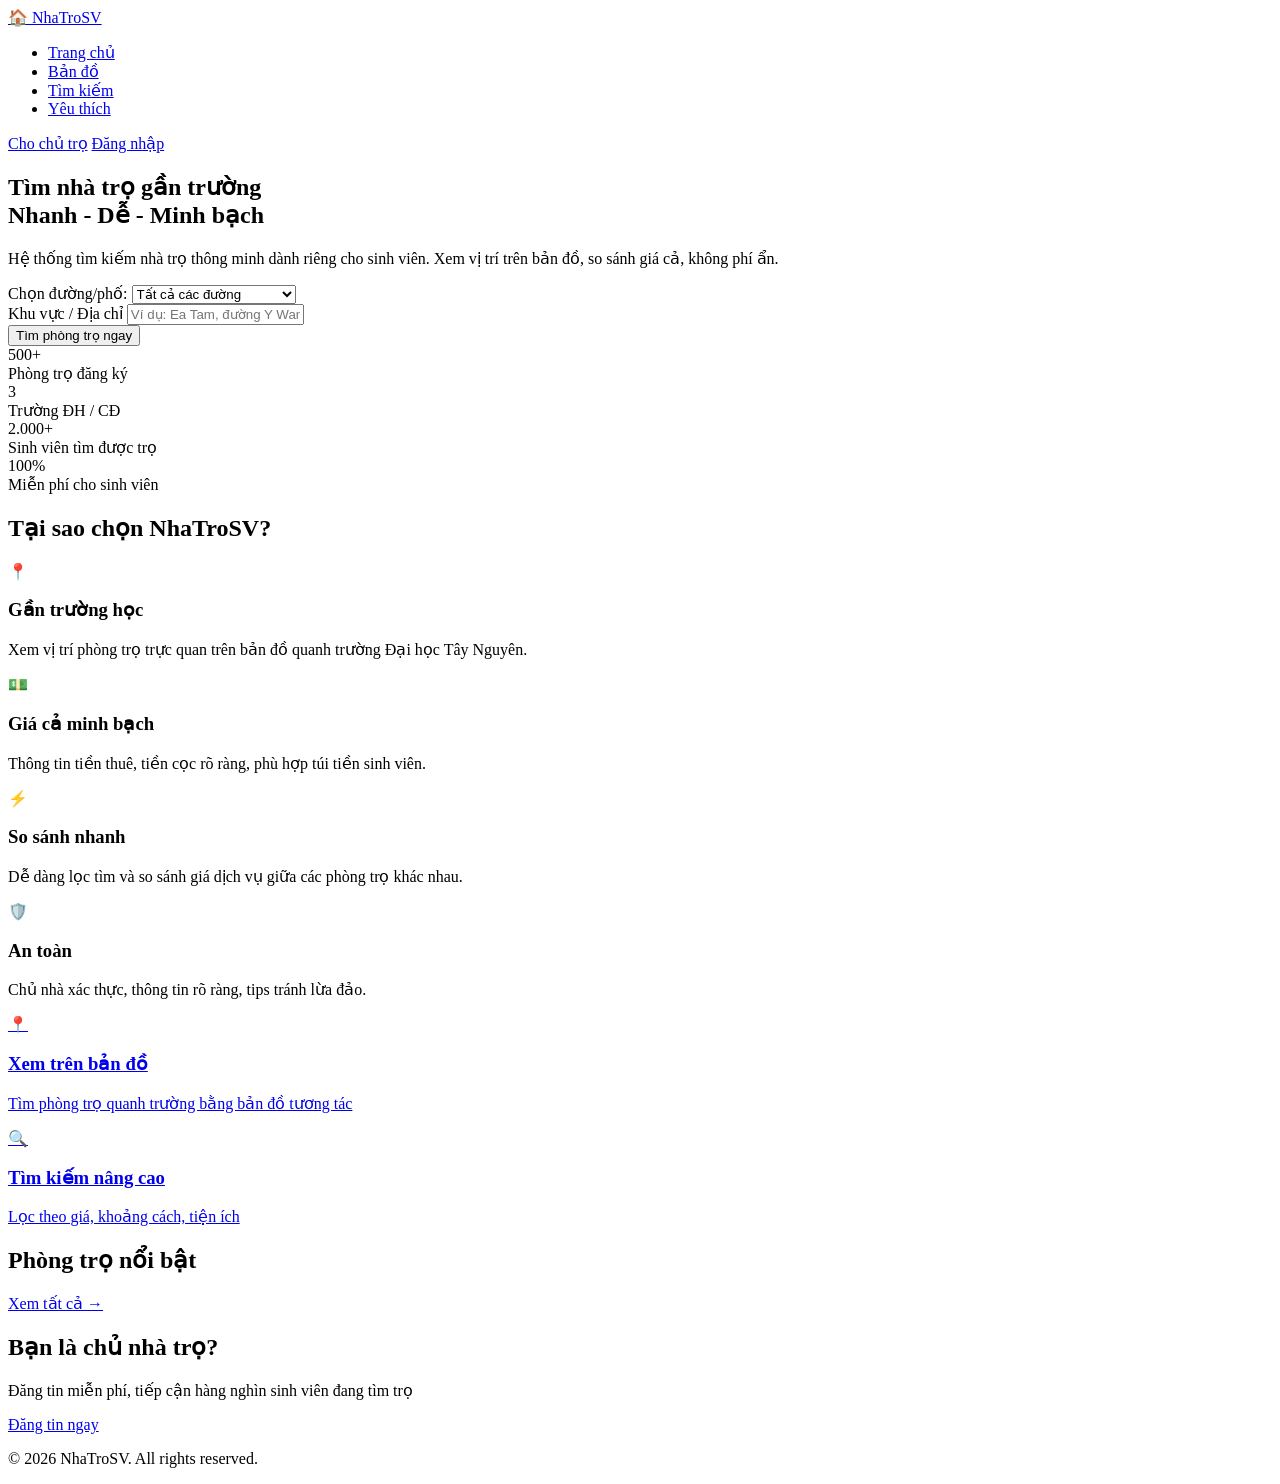
==== index.html @ fc8a7037 "update code" ====
<!DOCTYPE html>
<html lang="vi">
<head>
    <meta charset="UTF-8">
    <meta name="viewport" content="width=device-width, initial-scale=1.0">
    <title>NhaTroSV - Đại học Tây Nguyên</title>
    
    <!-- Fonts -->
    <link href="https://fonts.googleapis.com/css2?family=Be+Vietnam+Pro:wght@400;500;600;700&display=swap" rel="stylesheet">
        
    <!-- CSS liên kết theo đúng thư mục của bạn -->
    <link rel="stylesheet" href="css/main.css">
 
    
    <!-- jQuery cơ bản -->
    <script src="js/jquery-4.0.0.min.js"></script>
    
    <!-- JS -->
    <script src="js/main.js"></script>
    <script src="js/data.js"></script>
</head>
<body>
    <!-- ==================== HEADER ==================== -->
    <header class="dau-trang">
        <div class="khung-chua">
            <nav class="thanh-dieu-huong">
                <!-- Logo -->
                <a href="index.html" class="logo">
                    <span>🏠 NhaTroSV</span>
                </a>
                
                <!-- Menu -->
                <ul class="menu">
                    <li><a href="index.html" class="menu__link active">Trang chủ</a></li>
                    <li><a href="ban-do.html" class="menu__link">Bản đồ</a></li>
                    <li><a href="tim-kiem.html" class="menu__link">Tìm kiếm</a></li>
                    <li><a href="yeu-thich.html" class="menu__link">Yêu thích</a></li>
                </ul>
                
                <!-- Actions -->
                <div class="hanh-dong">
                    <a href="dang-tin.html" class="btn btn--landlord">Cho chủ trọ</a>
                    <a href="dang-nhap.html" class="btn btn--login">Đăng nhập</a>
                </div>
            </nav>
        </div>
    </header>

    <!-- ==================== HERO SECTION ==================== -->
    <section class="vung-dau">
        <div class="khung-chua">
            <div class="noi-dung-chinh">
                <h1 class="tieu-de-chinh">
                    Tìm nhà trọ gần trường <br>
                    <span class="chu-chuyen-sac">Nhanh - Dễ - Minh bạch</span>
                </h1>
                <p class="mo-ta-chinh">Hệ thống tìm kiếm nhà trọ thông minh dành riêng cho sinh viên. Xem vị trí trên bản đồ, so sánh giá cả, không phí ẩn.</p>
                
                <!-- Ô tìm kiếm nhanh -->
                <div class="tim-kiem-nhanh">
                    <div class="truong-input">
                        <label class="nhan-input">Chọn đường/phố:</label>
                        <select id="chon-duong" class="input-select">
                            <option value="all">Tất cả các đường</option>
                            <option value="Y Wang">Đường Y Wang</option>
                            <option value="Lê Duẩn">Đường Lê Duẩn</option>
                            <option value="Giải Phóng">Đường Giải Phóng</option>
                            <option value="Mai Thị Lựu">Đường Mai Thị Lựu</option>
                            <option value="Nguyễn An Ninh">Đường Nguyễn An Ninh</option>
                        </select>
                    </div>
                    
                    
                    <div class="truong-input truong-input--rong">
                        <label class="nhan-input">Khu vực / Địa chỉ</label>
                        <input type="text" id="nhap-hem" class="input-text" placeholder="Ví dụ: Ea Tam, đường Y Wang, Lê Duẩn...">
                    </div>
                    
                    <button id="btn-tim" class="btn btn--chinh btn--tim">Tìm phòng trọ ngay</button>
                </div>
            </div>
        </div>
    </section>

    <!-- ==================== THỐNG KÊ ==================== -->
    <section class="thong-ke">
        <div class="khung-chua">
            <div class="luoi-thong-ke">
                <div class="muc-thong-ke">
                    <div class="so-lieu">500+</div>
                    <div class="chu-thich">Phòng trọ đăng ký</div>
                </div>
                <div class="muc-thong-ke">
                    <div class="so-lieu">3</div>
                    <div class="chu-thich">Trường ĐH / CĐ</div>
                </div>
                <div class="muc-thong-ke">
                    <div class="so-lieu">2.000+</div>
                    <div class="chu-thich">Sinh viên tìm được trọ</div>
                </div>
                <div class="muc-thong-ke">
                    <div class="so-lieu">100%</div>
                    <div class="chu-thich">Miễn phí cho sinh viên</div>
                </div>
            </div>
        </div>
    </section>

    <!-- ==================== TÍNH NĂNG ==================== -->
    <section class="tinh-nang">
        <div class="khung-chua">
            <h2 class="tieu-de-phan">Tại sao chọn NhaTroSV?</h2>
            
            <div class="luoi-tinh-nang">
                <div class="the-tinh-nang">
                    <div class="icon-tinh-nang icon-tinh-nang--xanh">📍</div>
                    <h3 class="tieude-tinh-nang">Gần trường học</h3>
                    <p class="mota-tinh-nang">Xem vị trí phòng trọ trực quan trên bản đồ quanh trường Đại học Tây Nguyên.</p>
                </div>
                
                <div class="the-tinh-nang">
                    <div class="icon-tinh-nang icon-tinh-nang--vang">💵</div>
                    <h3 class="tieude-tinh-nang">Giá cả minh bạch</h3>
                    <p class="mota-tinh-nang">Thông tin tiền thuê, tiền cọc rõ ràng, phù hợp túi tiền sinh viên.</p>
                </div>
                
                <div class="the-tinh-nang">
                    <div class="icon-tinh-nang icon-tinh-nang--tim">⚡</div>
                    <h3 class="tieude-tinh-nang">So sánh nhanh</h3>
                    <p class="mota-tinh-nang">Dễ dàng lọc tìm và so sánh giá dịch vụ giữa các phòng trọ khác nhau.</p>
                </div>
                
                <div class="the-tinh-nang">
                    <div class="icon-tinh-nang icon-tinh-nang--cam">🛡️</div>
                    <h3 class="tieude-tinh-nang">An toàn</h3>
                    <p class="mota-tinh-nang">Chủ nhà xác thực, thông tin rõ ràng, tips tránh lừa đảo.</p>
                </div>
            </div>
        </div>
    </section>

    <!-- ==================== HÀNH ĐỘNG NHANH ==================== -->
    <section class="hanh-dong-nhanh">
        <div class="khung-chua">
            <div class="luoi-hanh-dong">
                <a href="ban-do.html" class="the-hanh-dong">
                    <div class="icon-hanh-dong icon-hanh-dong--xanh">📍</div>
                    <div class="noidung-hanh-dong">
                        <h3>Xem trên bản đồ</h3>
                        <p>Tìm phòng trọ quanh trường bằng bản đồ tương tác</p>
                    </div>
                </a>
                
                <a href="tim-kiem.html" class="the-hanh-dong">
                    <div class="icon-hanh-dong icon-hanh-dong--luc">🔍</div>
                    <div class="noidung-hanh-dong">
                        <h3>Tìm kiếm nâng cao</h3>
                        <p>Lọc theo giá, khoảng cách, tiện ích</p>
                    </div>
                </a>
            </div>
        </div>
    </section>

    <!-- ==================== TRỌ MỚI XUẤT HIỆN ==================== -->
    <section class="tro-moi">
        <div class="khung-chua">
            <div class="tieu-de-vung">
                <div class="ben-trai">
                    <h2 class="tieu-de-phan">Phòng trọ nổi bật</h2>
                </div>
                <a href="tim-kiem.html" class="xem-tat-ca">Xem tất cả →</a>
            </div>
            
            <!-- Thùng chứa danh sách phòng - sẽ được render bằng JS -->
            <div id="danh-sach-tro" class="luoi-phong"></div>
        </div>
    </section>

    <!-- ==================== CTA ==================== -->
    <section class="goi-y">
        <div class="khung-chua">
            <div class="noi-dung-goi-y">
                <h2 class="tieu-de-goi-y">Bạn là chủ nhà trọ?</h2>
                <p class="mo-ta-goi-y">Đăng tin miễn phí, tiếp cận hàng nghìn sinh viên đang tìm trọ</p>
                <a href="dang-tin.html" class="btn btn--goi-y">Đăng tin ngay</a>
            </div>
        </div>
    </section>

    <!-- ==================== FOOTER ==================== -->
    <footer class="chan-trang">
        <div class="khung-chua">
            <p>&copy; 2026 NhaTroSV. All rights reserved.</p>
        </div>
    </footer>
</body>
</html>
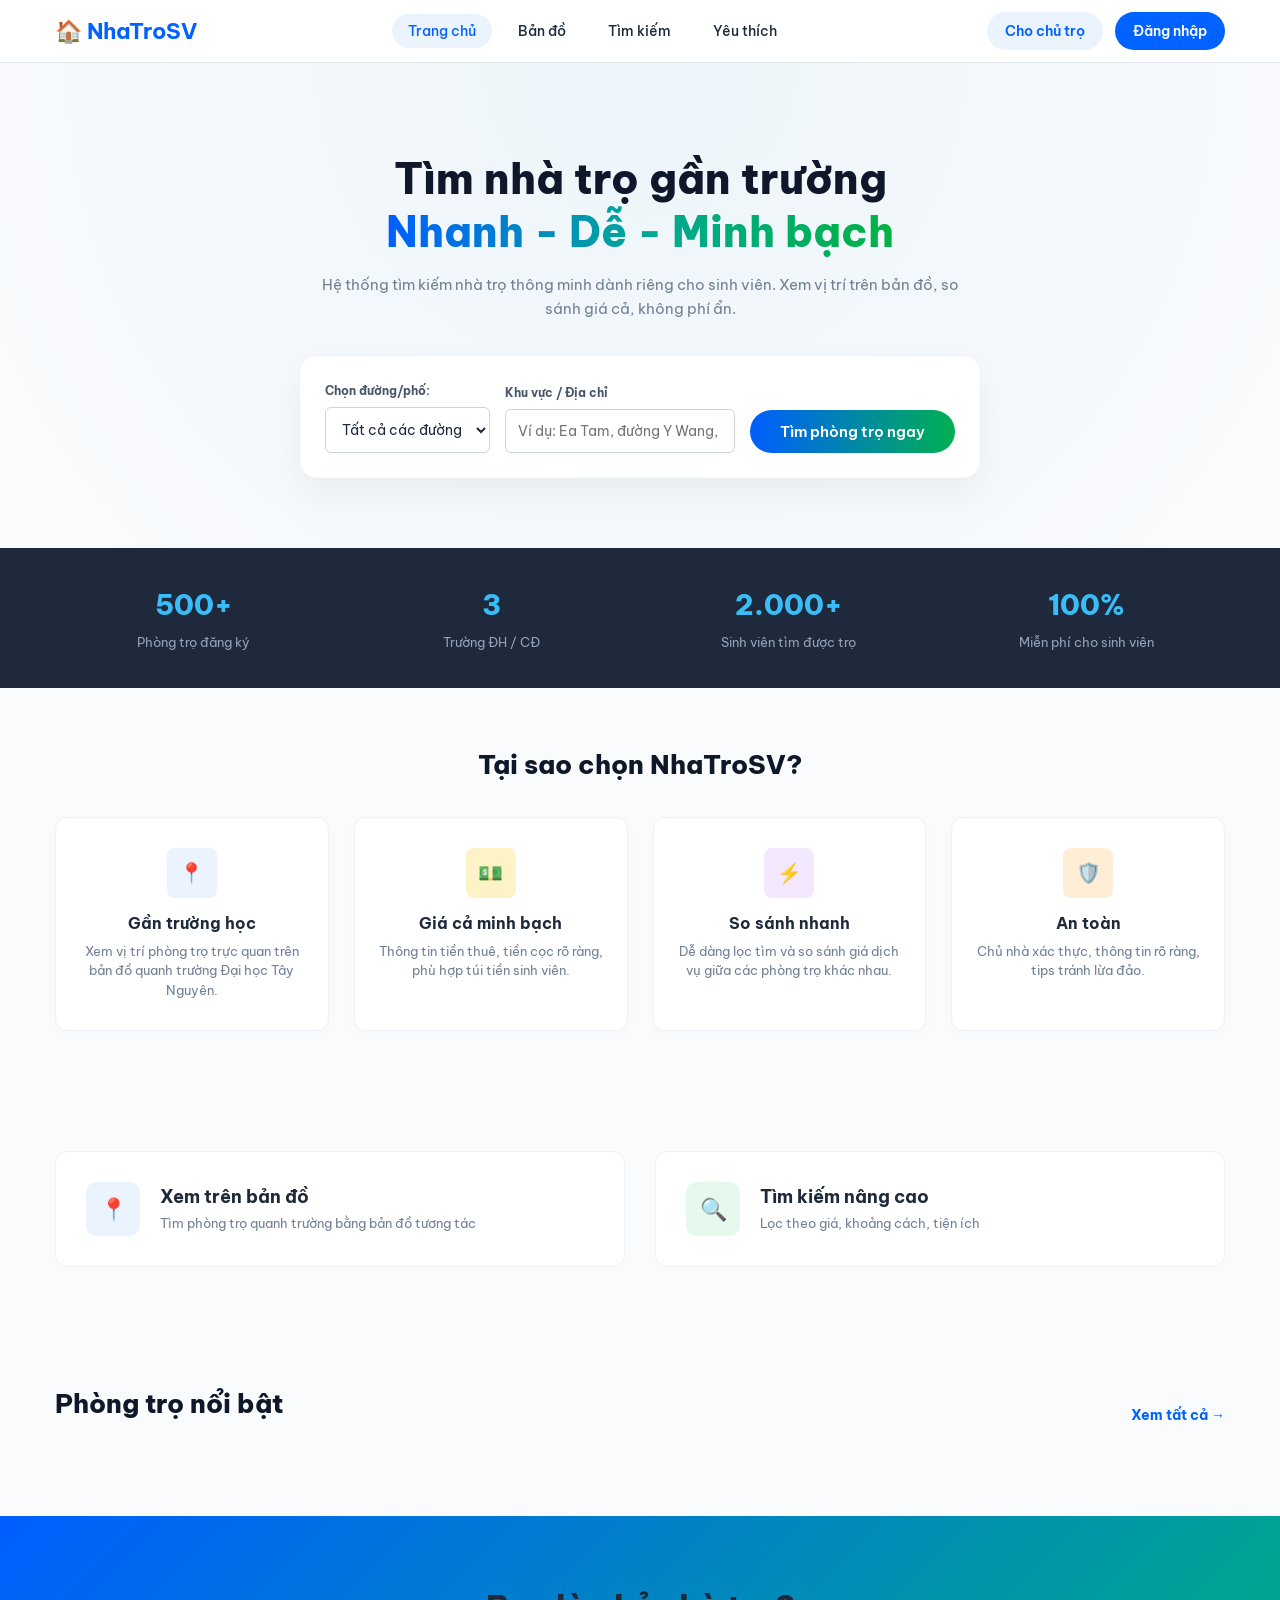
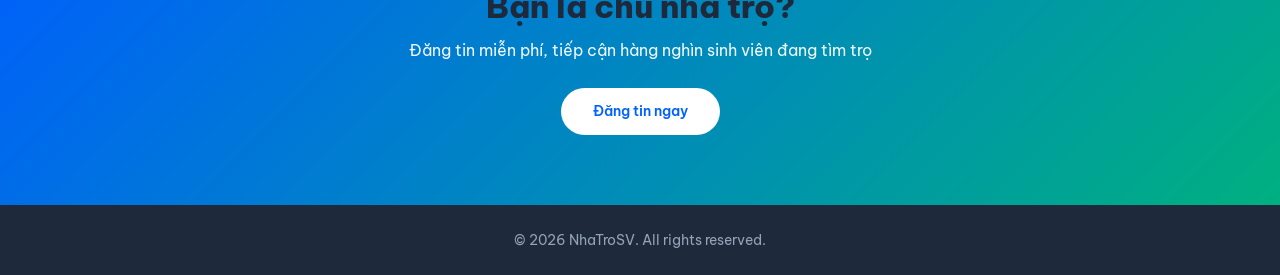
==== commit 397470a1: "update va fix loi giao dien moi nhat" ====
--- a/index.html
+++ b/index.html
@@ -13,7 +13,7 @@
  
     
     <!-- jQuery cơ bản -->
-    <script src="js/jquery-4.0.0.min.js"></script>
+    <script src="https://code.jquery.com/jquery-3.6.0.min.js"></script>
     
     <!-- JS -->
     <script src="js/main.js"></script>
--- a/css/main.css
+++ b/css/main.css
@@ -0,0 +1,4 @@
+@import url('base.css');
+@import url('layout.css');
+@import url('components.css');
+@import url('pages.css'); 
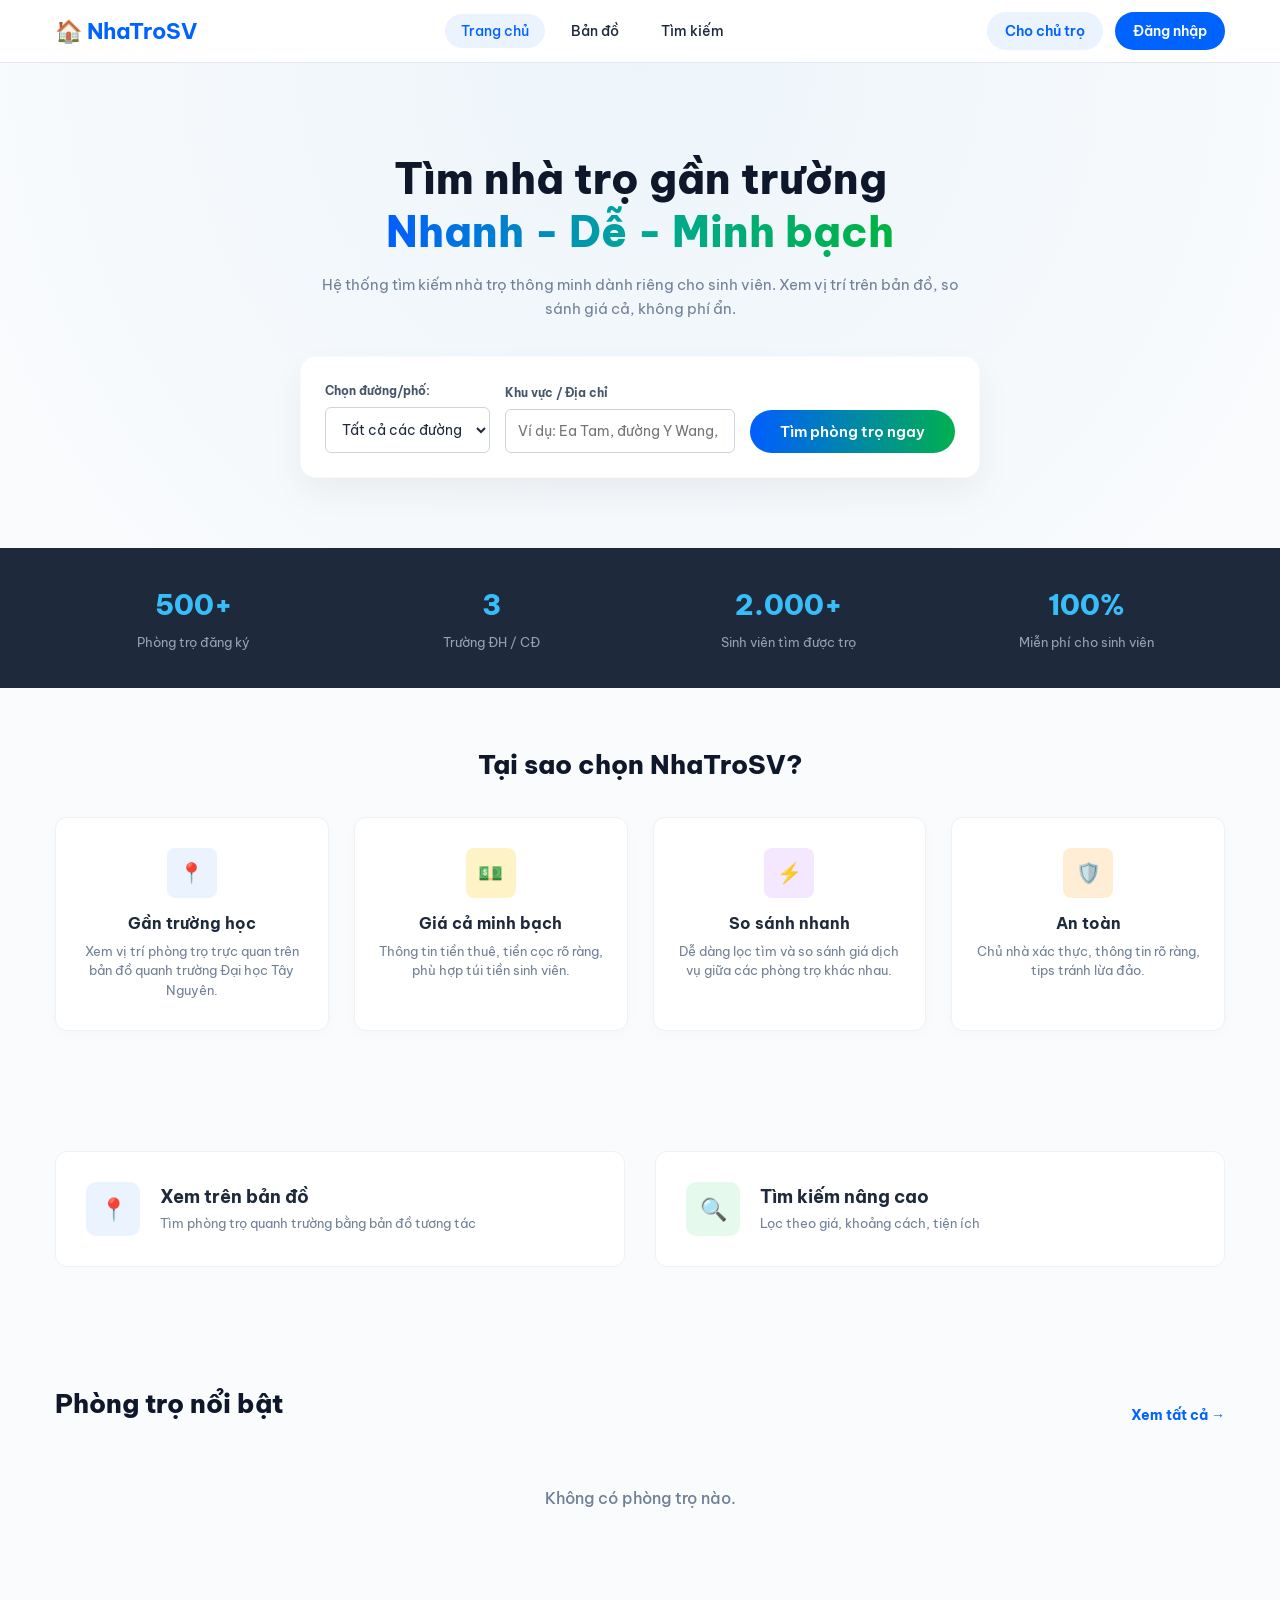
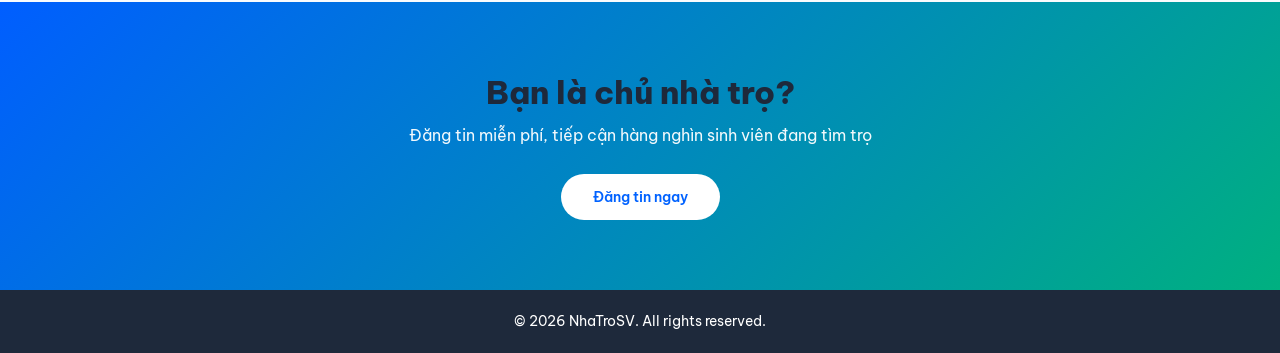
==== commit c81aee64: "fix trang user" ====
--- a/index.html
+++ b/index.html
@@ -34,11 +34,10 @@
                     <li><a href="index.html" class="menu__link active">Trang chủ</a></li>
                     <li><a href="ban-do.html" class="menu__link">Bản đồ</a></li>
                     <li><a href="tim-kiem.html" class="menu__link">Tìm kiếm</a></li>
-                    <li><a href="yeu-thich.html" class="menu__link">Yêu thích</a></li>
                 </ul>
                 
                 <!-- Actions -->
-                <div class="hanh-dong">
+                <div class="hanh-dong" id="vung-hanh-dong">
                     <a href="dang-tin.html" class="btn btn--landlord">Cho chủ trọ</a>
                     <a href="dang-nhap.html" class="btn btn--login">Đăng nhập</a>
                 </div>
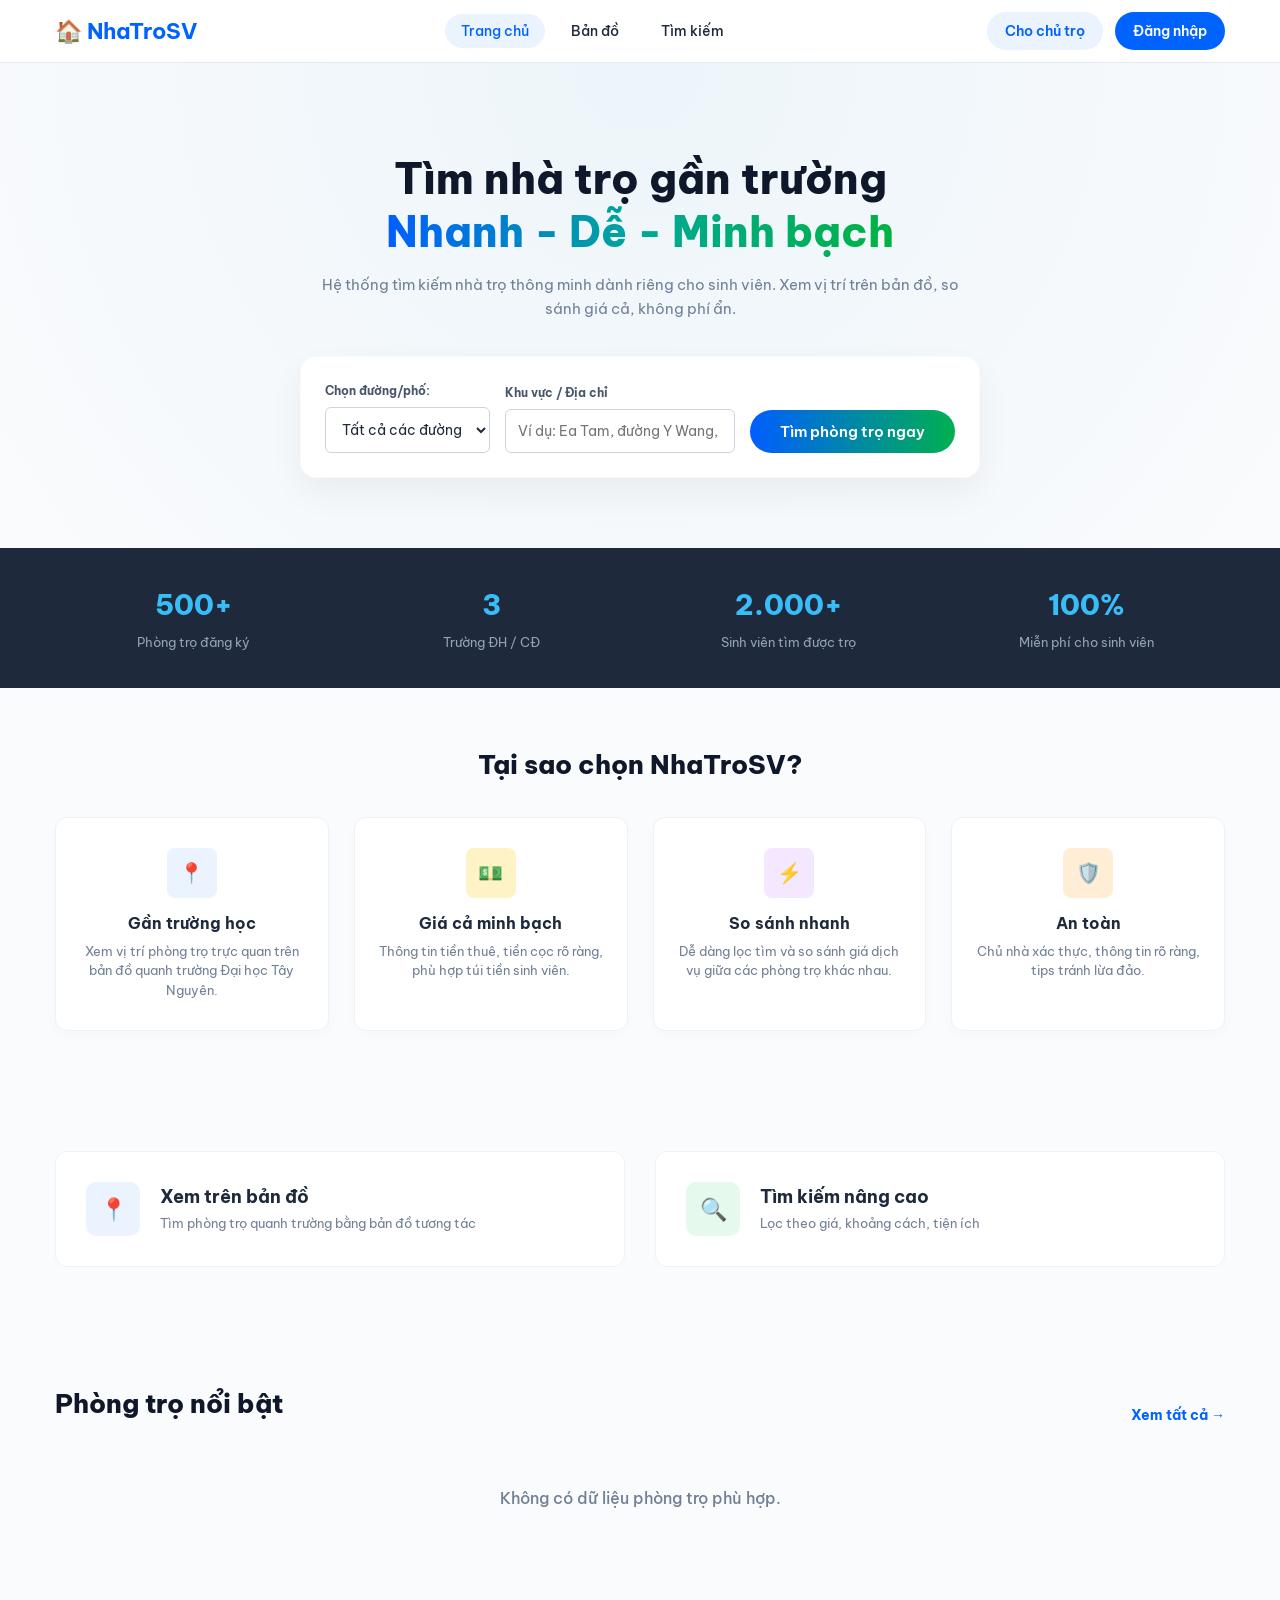
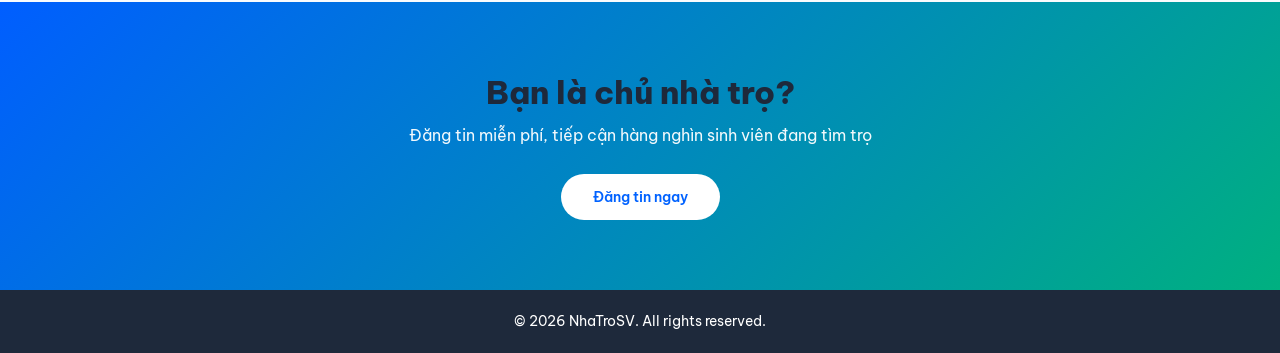
==== commit 205c7414: "up trang thông tin" ====
--- a/index.html
+++ b/index.html
@@ -2,7 +2,6 @@
 <html lang="vi">
 <head>
     <meta charset="UTF-8">
-    <meta name="viewport" content="width=device-width, initial-scale=1.0">
     <title>NhaTroSV - Đại học Tây Nguyên</title>
     
     <!-- Fonts -->
--- a/css/main.css
+++ b/css/main.css
@@ -1,4 +1,4 @@
 @import url('base.css');
 @import url('layout.css');
 @import url('components.css');
-@import url('pages.css'); +@import url('pages.css'); 
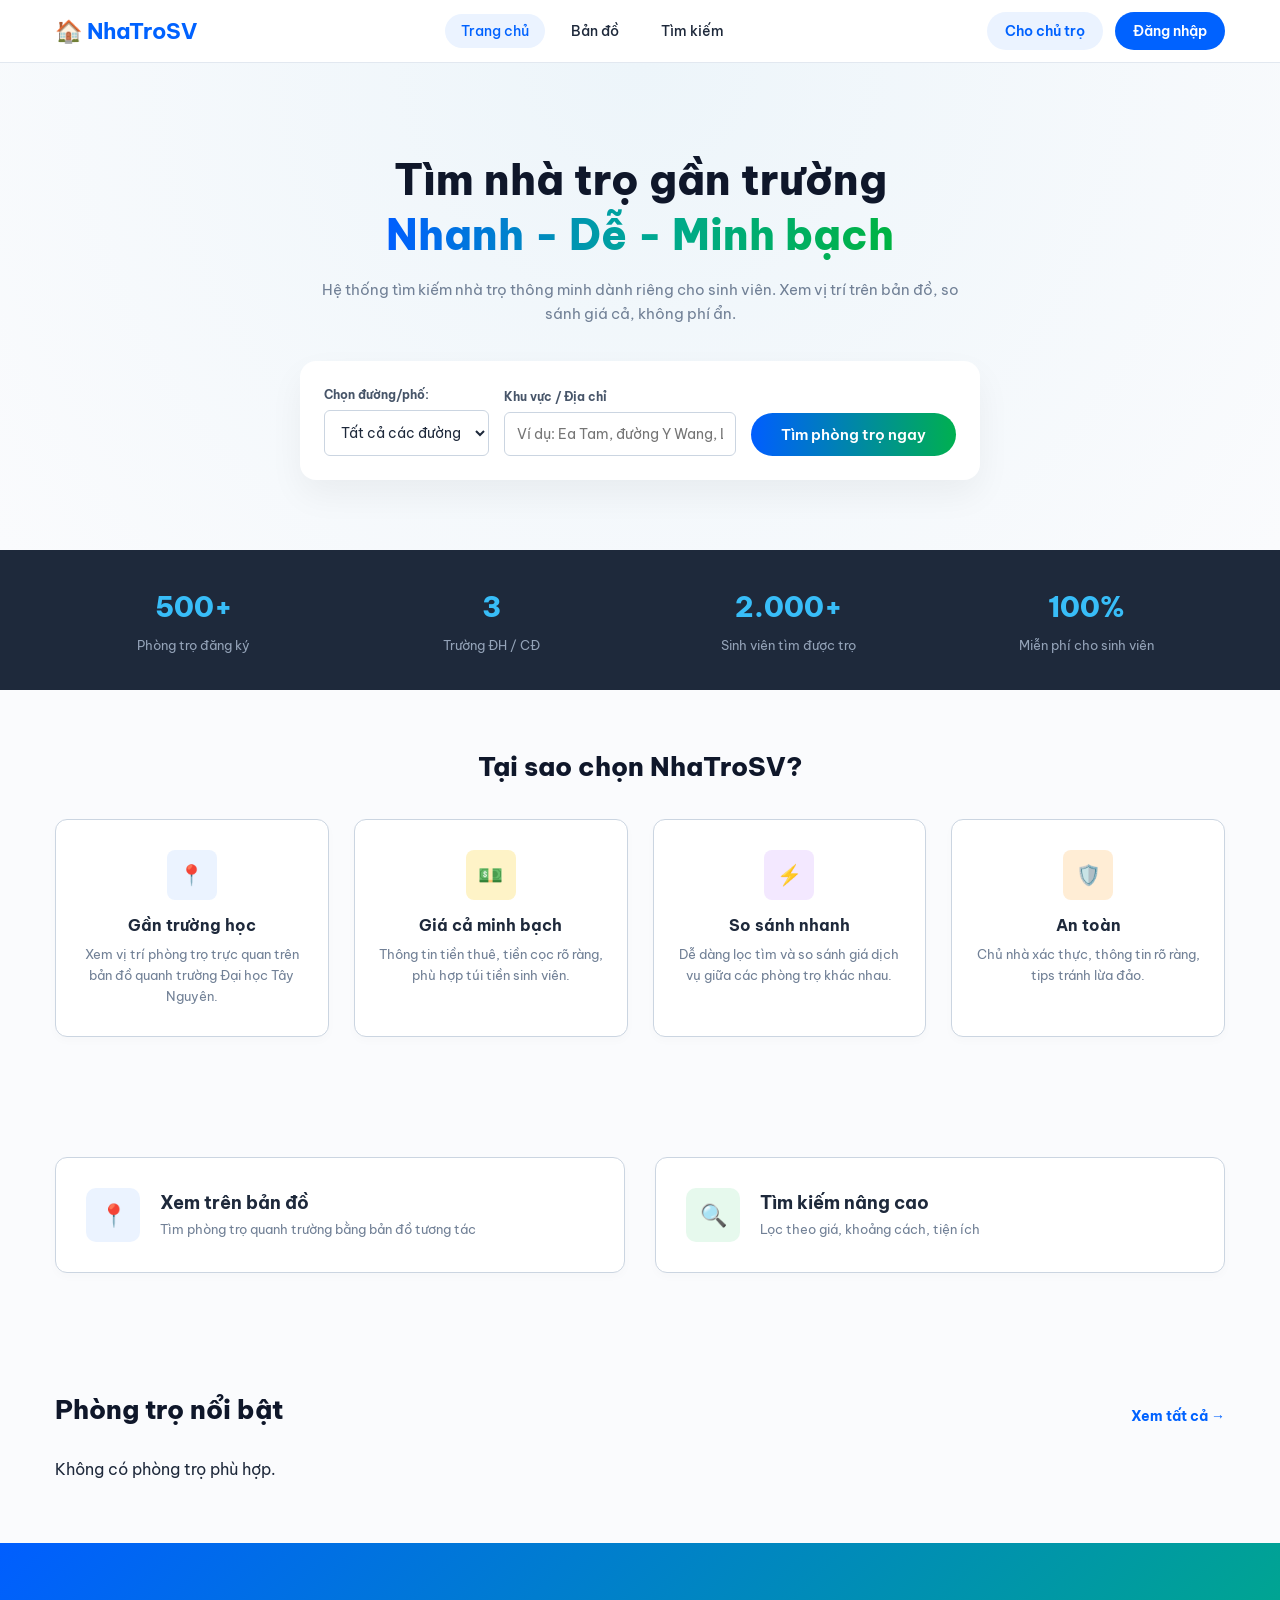
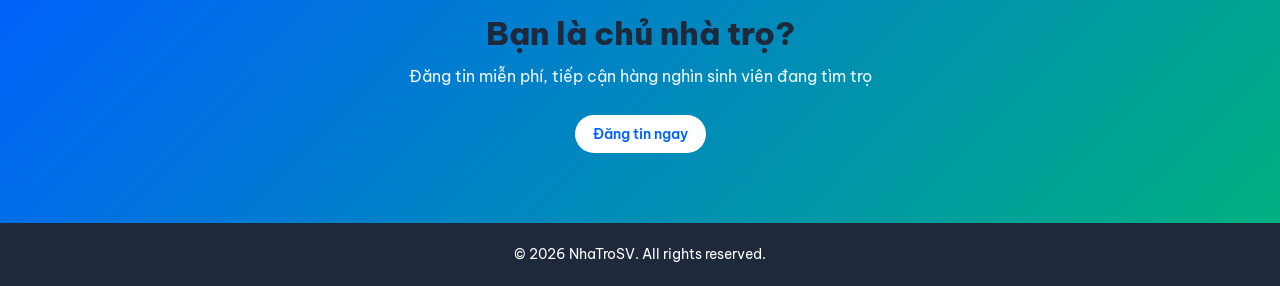
==== commit 06475173: "Fix merge conflicts" ====
--- a/index.html
+++ b/index.html
@@ -1,24 +1,26 @@
-<!DOCTYPE html>
+<!doctype html>
 <html lang="vi">
 <head>
     <meta charset="UTF-8">
     <title>NhaTroSV - Đại học Tây Nguyên</title>
-    
+
     <!-- Fonts -->
-    <link href="https://fonts.googleapis.com/css2?family=Be+Vietnam+Pro:wght@400;500;600;700&display=swap" rel="stylesheet">
-        
+    <link
+      href="https://fonts.googleapis.com/css2?family=Be+Vietnam+Pro:wght@400;500;600;700&display=swap"
+      rel="stylesheet"
+    />
+
     <!-- CSS liên kết theo đúng thư mục của bạn -->
-    <link rel="stylesheet" href="css/main.css">
- 
-    
+    <link rel="stylesheet" href="css/main.css" />
+
     <!-- jQuery cơ bản -->
     <script src="https://code.jquery.com/jquery-3.6.0.min.js"></script>
-    
+
     <!-- JS -->
     <script src="js/main.js"></script>
     <script src="js/data.js"></script>
-</head>
-<body>
+  </head>
+  <body>
     <!-- ==================== HEADER ==================== -->
     <header class="dau-trang">
         <div class="khung-chua">
@@ -46,118 +48,137 @@
 
     <!-- ==================== HERO SECTION ==================== -->
     <section class="vung-dau">
-        <div class="khung-chua">
-            <div class="noi-dung-chinh">
-                <h1 class="tieu-de-chinh">
-                    Tìm nhà trọ gần trường <br>
-                    <span class="chu-chuyen-sac">Nhanh - Dễ - Minh bạch</span>
-                </h1>
-                <p class="mo-ta-chinh">Hệ thống tìm kiếm nhà trọ thông minh dành riêng cho sinh viên. Xem vị trí trên bản đồ, so sánh giá cả, không phí ẩn.</p>
-                
-                <!-- Ô tìm kiếm nhanh -->
-                <div class="tim-kiem-nhanh">
-                    <div class="truong-input">
-                        <label class="nhan-input">Chọn đường/phố:</label>
-                        <select id="chon-duong" class="input-select">
-                            <option value="all">Tất cả các đường</option>
-                            <option value="Y Wang">Đường Y Wang</option>
-                            <option value="Lê Duẩn">Đường Lê Duẩn</option>
-                            <option value="Giải Phóng">Đường Giải Phóng</option>
-                            <option value="Mai Thị Lựu">Đường Mai Thị Lựu</option>
-                            <option value="Nguyễn An Ninh">Đường Nguyễn An Ninh</option>
-                        </select>
-                    </div>
-                    
-                    
-                    <div class="truong-input truong-input--rong">
-                        <label class="nhan-input">Khu vực / Địa chỉ</label>
-                        <input type="text" id="nhap-hem" class="input-text" placeholder="Ví dụ: Ea Tam, đường Y Wang, Lê Duẩn...">
-                    </div>
-                    
-                    <button id="btn-tim" class="btn btn--chinh btn--tim">Tìm phòng trọ ngay</button>
-                </div>
-            </div>
-        </div>
+      <div class="khung-chua">
+        <div class="noi-dung-chinh">
+          <h1 class="tieu-de-chinh">
+            Tìm nhà trọ gần trường <br />
+            <span class="chu-chuyen-sac">Nhanh - Dễ - Minh bạch</span>
+          </h1>
+          <p class="mo-ta-chinh">
+            Hệ thống tìm kiếm nhà trọ thông minh dành riêng cho sinh viên. Xem
+            vị trí trên bản đồ, so sánh giá cả, không phí ẩn.
+          </p>
+
+          <!-- Ô tìm kiếm nhanh -->
+          <div class="tim-kiem-nhanh">
+            <div class="truong-input">
+              <label class="nhan-input">Chọn đường/phố:</label>
+              <select id="chon-duong" class="input-select">
+                <option value="all">Tất cả các đường</option>
+                <option value="Y Wang">Đường Y Wang</option>
+                <option value="Lê Duẩn">Đường Lê Duẩn</option>
+                <option value="Giải Phóng">Đường Giải Phóng</option>
+                <option value="Mai Thị Lựu">Đường Mai Thị Lựu</option>
+                <option value="Nguyễn An Ninh">Đường Nguyễn An Ninh</option>
+              </select>
+            </div>
+
+            <div class="truong-input truong-input--rong">
+              <label class="nhan-input">Khu vực / Địa chỉ</label>
+              <input
+                type="text"
+                id="nhap-hem"
+                class="input-text"
+                placeholder="Ví dụ: Ea Tam, đường Y Wang, Lê Duẩn..."
+              />
+            </div>
+
+            <button id="btn-tim" class="btn btn--chinh btn--tim">
+              Tìm phòng trọ ngay
+            </button>
+          </div>
+        </div>
+      </div>
     </section>
 
     <!-- ==================== THỐNG KÊ ==================== -->
     <section class="thong-ke">
-        <div class="khung-chua">
-            <div class="luoi-thong-ke">
-                <div class="muc-thong-ke">
-                    <div class="so-lieu">500+</div>
-                    <div class="chu-thich">Phòng trọ đăng ký</div>
-                </div>
-                <div class="muc-thong-ke">
-                    <div class="so-lieu">3</div>
-                    <div class="chu-thich">Trường ĐH / CĐ</div>
-                </div>
-                <div class="muc-thong-ke">
-                    <div class="so-lieu">2.000+</div>
-                    <div class="chu-thich">Sinh viên tìm được trọ</div>
-                </div>
-                <div class="muc-thong-ke">
-                    <div class="so-lieu">100%</div>
-                    <div class="chu-thich">Miễn phí cho sinh viên</div>
-                </div>
-            </div>
-        </div>
+      <div class="khung-chua">
+        <div class="luoi-thong-ke">
+          <div class="muc-thong-ke">
+            <div class="so-lieu">500+</div>
+            <div class="chu-thich">Phòng trọ đăng ký</div>
+          </div>
+          <div class="muc-thong-ke">
+            <div class="so-lieu">3</div>
+            <div class="chu-thich">Trường ĐH / CĐ</div>
+          </div>
+          <div class="muc-thong-ke">
+            <div class="so-lieu">2.000+</div>
+            <div class="chu-thich">Sinh viên tìm được trọ</div>
+          </div>
+          <div class="muc-thong-ke">
+            <div class="so-lieu">100%</div>
+            <div class="chu-thich">Miễn phí cho sinh viên</div>
+          </div>
+        </div>
+      </div>
     </section>
 
     <!-- ==================== TÍNH NĂNG ==================== -->
     <section class="tinh-nang">
-        <div class="khung-chua">
-            <h2 class="tieu-de-phan">Tại sao chọn NhaTroSV?</h2>
-            
-            <div class="luoi-tinh-nang">
-                <div class="the-tinh-nang">
-                    <div class="icon-tinh-nang icon-tinh-nang--xanh">📍</div>
-                    <h3 class="tieude-tinh-nang">Gần trường học</h3>
-                    <p class="mota-tinh-nang">Xem vị trí phòng trọ trực quan trên bản đồ quanh trường Đại học Tây Nguyên.</p>
-                </div>
-                
-                <div class="the-tinh-nang">
-                    <div class="icon-tinh-nang icon-tinh-nang--vang">💵</div>
-                    <h3 class="tieude-tinh-nang">Giá cả minh bạch</h3>
-                    <p class="mota-tinh-nang">Thông tin tiền thuê, tiền cọc rõ ràng, phù hợp túi tiền sinh viên.</p>
-                </div>
-                
-                <div class="the-tinh-nang">
-                    <div class="icon-tinh-nang icon-tinh-nang--tim">⚡</div>
-                    <h3 class="tieude-tinh-nang">So sánh nhanh</h3>
-                    <p class="mota-tinh-nang">Dễ dàng lọc tìm và so sánh giá dịch vụ giữa các phòng trọ khác nhau.</p>
-                </div>
-                
-                <div class="the-tinh-nang">
-                    <div class="icon-tinh-nang icon-tinh-nang--cam">🛡️</div>
-                    <h3 class="tieude-tinh-nang">An toàn</h3>
-                    <p class="mota-tinh-nang">Chủ nhà xác thực, thông tin rõ ràng, tips tránh lừa đảo.</p>
-                </div>
-            </div>
-        </div>
+      <div class="khung-chua">
+        <h2 class="tieu-de-phan">Tại sao chọn NhaTroSV?</h2>
+
+        <div class="luoi-tinh-nang">
+          <div class="the-tinh-nang">
+            <div class="icon-tinh-nang icon-tinh-nang--xanh">📍</div>
+            <h3 class="tieude-tinh-nang">Gần trường học</h3>
+            <p class="mota-tinh-nang">
+              Xem vị trí phòng trọ trực quan trên bản đồ quanh trường Đại học
+              Tây Nguyên.
+            </p>
+          </div>
+
+          <div class="the-tinh-nang">
+            <div class="icon-tinh-nang icon-tinh-nang--vang">💵</div>
+            <h3 class="tieude-tinh-nang">Giá cả minh bạch</h3>
+            <p class="mota-tinh-nang">
+              Thông tin tiền thuê, tiền cọc rõ ràng, phù hợp túi tiền sinh viên.
+            </p>
+          </div>
+
+          <div class="the-tinh-nang">
+            <div class="icon-tinh-nang icon-tinh-nang--tim">⚡</div>
+            <h3 class="tieude-tinh-nang">So sánh nhanh</h3>
+            <p class="mota-tinh-nang">
+              Dễ dàng lọc tìm và so sánh giá dịch vụ giữa các phòng trọ khác
+              nhau.
+            </p>
+          </div>
+
+          <div class="the-tinh-nang">
+            <div class="icon-tinh-nang icon-tinh-nang--cam">🛡️</div>
+            <h3 class="tieude-tinh-nang">An toàn</h3>
+            <p class="mota-tinh-nang">
+              Chủ nhà xác thực, thông tin rõ ràng, tips tránh lừa đảo.
+            </p>
+          </div>
+        </div>
+      </div>
     </section>
 
     <!-- ==================== HÀNH ĐỘNG NHANH ==================== -->
     <section class="hanh-dong-nhanh">
-        <div class="khung-chua">
-            <div class="luoi-hanh-dong">
-                <a href="ban-do.html" class="the-hanh-dong">
-                    <div class="icon-hanh-dong icon-hanh-dong--xanh">📍</div>
-                    <div class="noidung-hanh-dong">
-                        <h3>Xem trên bản đồ</h3>
-                        <p>Tìm phòng trọ quanh trường bằng bản đồ tương tác</p>
-                    </div>
-                </a>
-                
-                <a href="tim-kiem.html" class="the-hanh-dong">
-                    <div class="icon-hanh-dong icon-hanh-dong--luc">🔍</div>
-                    <div class="noidung-hanh-dong">
-                        <h3>Tìm kiếm nâng cao</h3>
-                        <p>Lọc theo giá, khoảng cách, tiện ích</p>
-                    </div>
-                </a>
-            </div>
-        </div>
+      <div class="khung-chua">
+        <div class="luoi-hanh-dong">
+          <a href="ban-do.html" class="the-hanh-dong">
+            <div class="icon-hanh-dong icon-hanh-dong--xanh">📍</div>
+            <div class="noidung-hanh-dong">
+              <h3>Xem trên bản đồ</h3>
+              <p>Tìm phòng trọ quanh trường bằng bản đồ tương tác</p>
+            </div>
+          </a>
+
+          <a href="tim-kiem.html" class="the-hanh-dong">
+            <div class="icon-hanh-dong icon-hanh-dong--luc">🔍</div>
+            <div class="noidung-hanh-dong">
+              <h3>Tìm kiếm nâng cao</h3>
+              <p>Lọc theo giá, khoảng cách, tiện ích</p>
+            </div>
+          </a>
+        </div>
+      </div>
     </section>
 
     <!-- ==================== TRỌ MỚI XUẤT HIỆN ==================== -->
@@ -170,27 +191,57 @@
                 <a href="tim-kiem.html" class="xem-tat-ca">Xem tất cả →</a>
             </div>
             
-            <!-- Thùng chứa danh sách phòng - sẽ được render bằng JS -->
-            <div id="danh-sach-tro" class="luoi-phong"></div>
-        </div>
+            <!-- Thùng chứa danh sách phòng trọ nổi bật -->
+            <div id="danh-sach-tro" class="luoi-phong"></div> 
+
+            <!-- THẺ MẪU CARD PHÒNG TĨNH -->
+            <template id="mau-card-phong">
+                <a href="#" class="card-phong">
+                    <div class="card-phong__khung-anh">
+                        <div class="card-phong__nhan">Còn phòng</div>
+                        <img class="card-phong__anh-that" src="" alt="ảnh phòng">
+                        <div class="room-image-placeholder">Ảnh phòng trọ mẫu</div>
+                    </div>
+                    <div class="card-phong__noi-dung">
+                        <h3 class="card-phong__tieu-de">Tiêu đề</h3>
+                        <p class="card-phong__dia-chi">📍 Địa chỉ</p>
+                        <div class="card-phong__thong-so">
+                            <span class="card-phong-dien-tich">📐 0 m²</span>
+                            <span class="card-phong-loai-phong">🚪 Phòng đơn</span>
+                        </div>
+                        <div class="card-phong__vach-ngan"></div>
+                        <div class="card-phong__dong-gia">
+                            <span class="card-phong__nhan-gia">Giá thuê:</span>
+                            <strong class="card-phong__gia">0đ</strong>
+                        </div>
+                    </div>
+                </a>
+            </template>
+        </div>
+
+        <!-- Thùng chứa danh sách phòng - sẽ được render bằng JS -->
+        <div id="danh-sach-tro" class="luoi-phong"></div>
+      </div>
     </section>
 
     <!-- ==================== CTA ==================== -->
     <section class="goi-y">
-        <div class="khung-chua">
-            <div class="noi-dung-goi-y">
-                <h2 class="tieu-de-goi-y">Bạn là chủ nhà trọ?</h2>
-                <p class="mo-ta-goi-y">Đăng tin miễn phí, tiếp cận hàng nghìn sinh viên đang tìm trọ</p>
-                <a href="dang-tin.html" class="btn btn--goi-y">Đăng tin ngay</a>
-            </div>
-        </div>
+      <div class="khung-chua">
+        <div class="noi-dung-goi-y">
+          <h2 class="tieu-de-goi-y">Bạn là chủ nhà trọ?</h2>
+          <p class="mo-ta-goi-y">
+            Đăng tin miễn phí, tiếp cận hàng nghìn sinh viên đang tìm trọ
+          </p>
+          <a href="dang-tin.html" class="btn btn--goi-y">Đăng tin ngay</a>
+        </div>
+      </div>
     </section>
 
     <!-- ==================== FOOTER ==================== -->
     <footer class="chan-trang">
-        <div class="khung-chua">
-            <p>&copy; 2026 NhaTroSV. All rights reserved.</p>
-        </div>
+      <div class="khung-chua">
+        <p>&copy; 2026 NhaTroSV. All rights reserved.</p>
+      </div>
     </footer>
-</body>
-</html>+  </body>
+</html>
